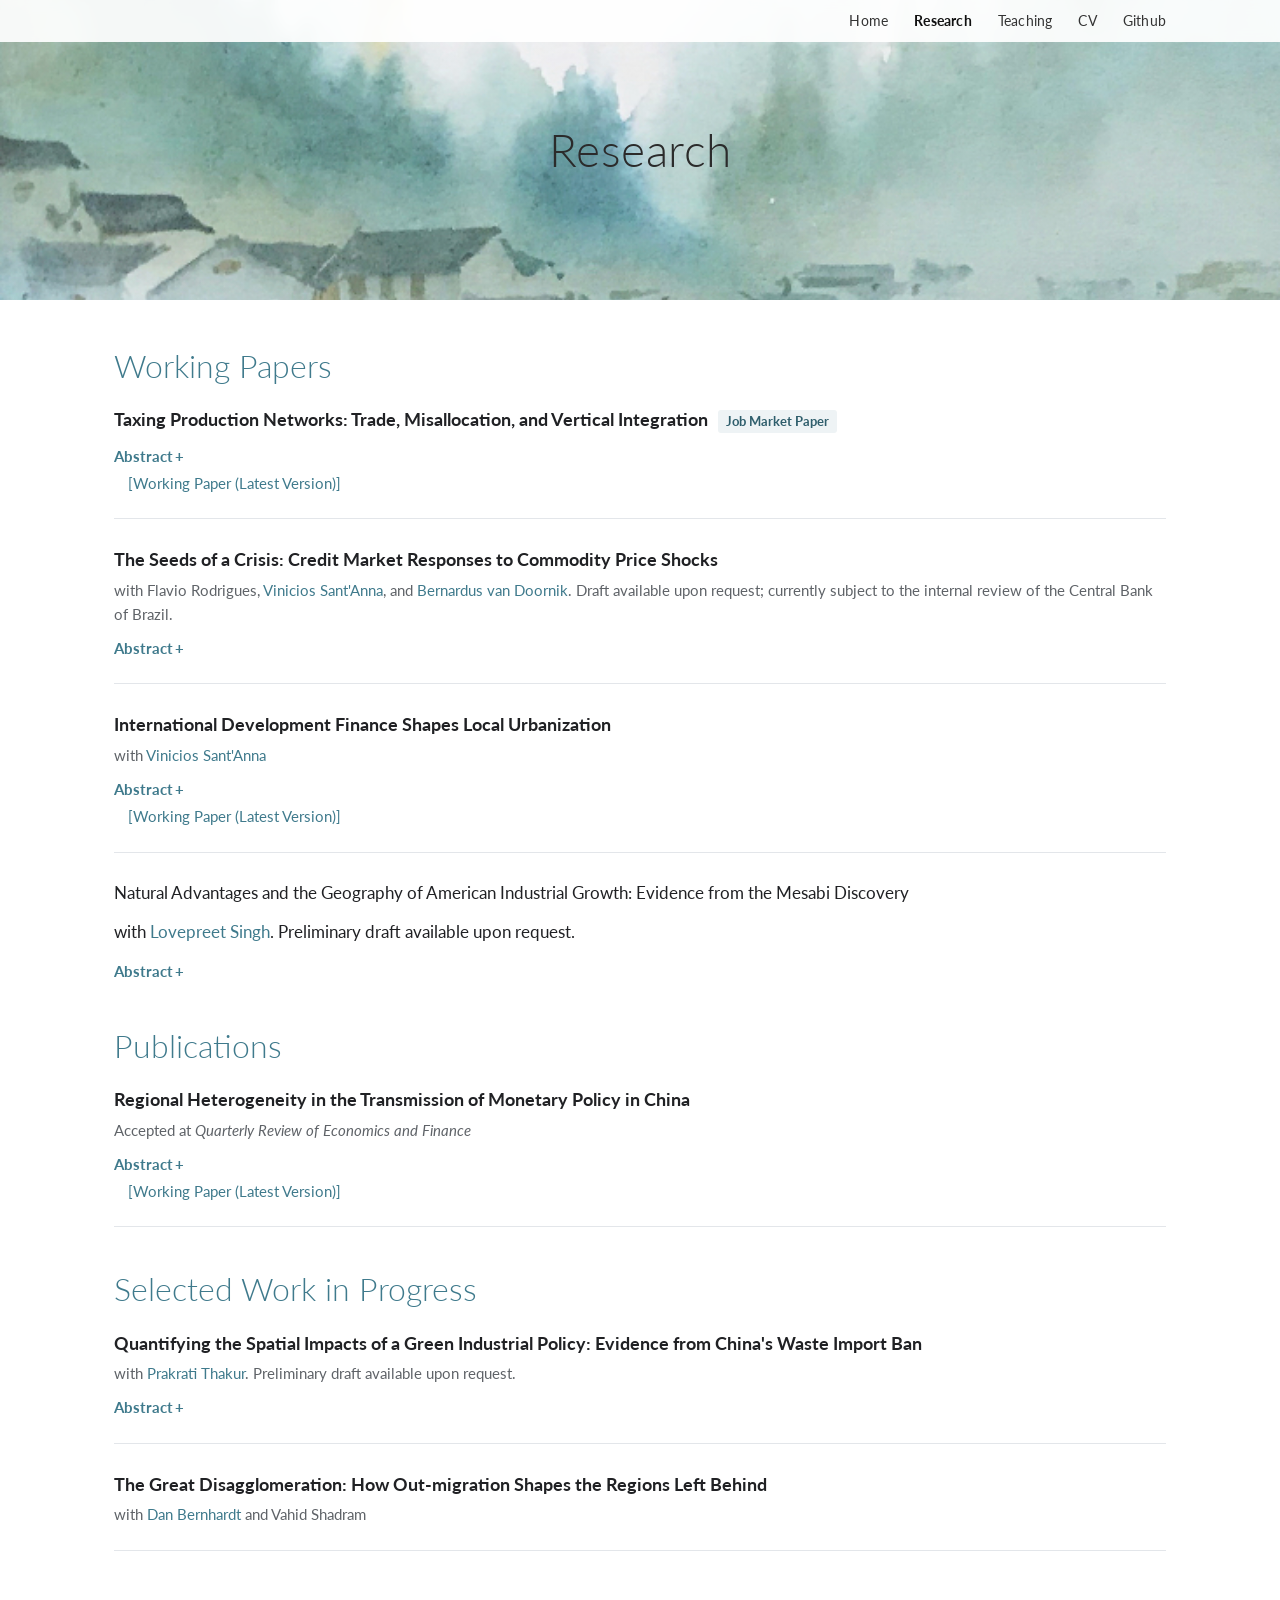
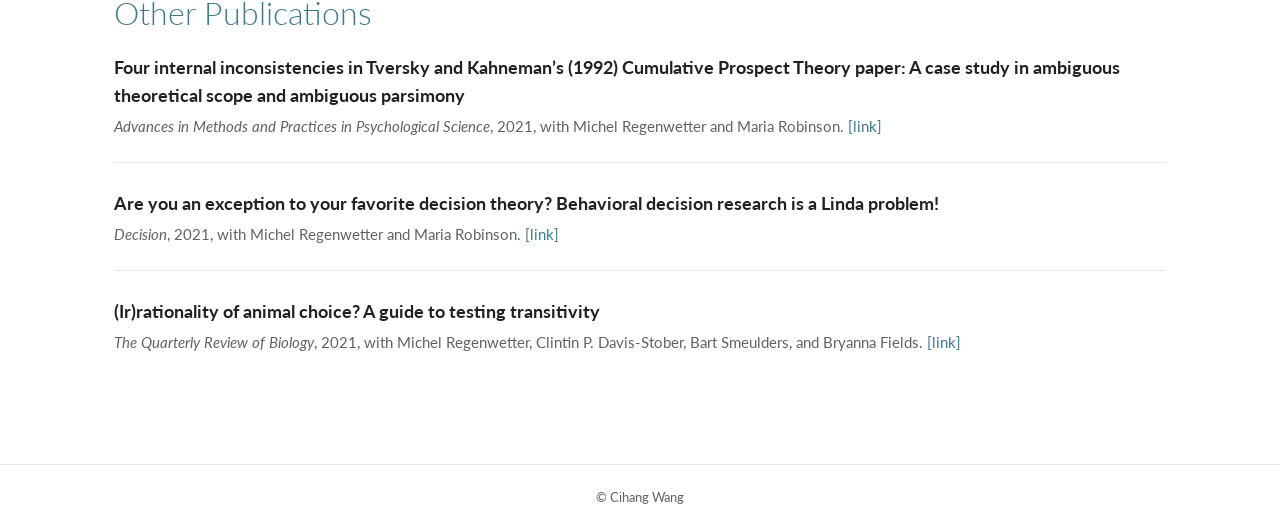
==== research.html @ 2abdb833 "Move green industrial policy paper to work in progress Co-Authored-By: Claude Haiku 4.5 <noreply@ant" ====
<!DOCTYPE html>
<html lang="en">
<head>
<meta charset="utf-8">
<meta name="viewport" content="width=device-width, initial-scale=1">
<title>Research – Cihang Wang</title>
<link rel="preconnect" href="https://fonts.googleapis.com">
<link href="https://fonts.googleapis.com/css2?family=Lato:wght@300;400;700&display=swap" rel="stylesheet">
<link rel="canonical" href="https://cihangwang2.github.io/research.html">
<meta name="description" content="Working papers and publications of Cihang Wang: international trade, production networks, spatial economics, monetary policy in China.">
<link rel="stylesheet" href="style.css">
</head>
<body>
<nav class="nav"><div class="inner">
  <a href="index.html">Home</a>
  <a href="research.html" class="active">Research</a>
  <a href="teaching.html">Teaching</a>
  <a href="https://drive.google.com/file/d/1KTPrr-0RdF5kyh7rdaB-tEJAktrF6789/view" target="_blank" rel="noopener">CV</a>
  <a href="https://github.com/cihangwang2/Economics-Code" target="_blank" rel="noopener">Github</a>
</div></nav>

<header class="hero"><h1>Research</h1></header>

<main class="wrap">

<h2>Working Papers</h2>

<div class="paper">
  <p class="title">Taxing Production Networks: Trade, Misallocation, and Vertical Integration <span class="tag">Job Market Paper</span></p>
  <details><summary>Abstract</summary>
    <div class="abstract">Many countries tax business revenue, effectively taxing every intermediate transaction in the supply chain. Why is this important? In production networks, such cascading taxes act like within-country tariffs on services, inflating input costs, suppressing cross-sector trade, and pushing firms toward inefficient vertical integration, with potentially large general-equilibrium consequences for entry, wages, and welfare—yet the magnitude has been unclear. What makes it hard to measure? Exogenous shifts in tax structure are rare, spillovers propagate across sectors and regions, vertical integration is poorly observed, and welfare effects require a structural counterfactual.<br><br>To tackle this problem, I exploit China’s staggered Business-to-VAT (B2V) reform, which removed cascading taxes on services. Combining SAT tax records, registry-based entry data, and interregional input–output tables for 2012 and 2017, I estimate event-study difference-in-differences and Poisson pseudo-maximum-likelihood gravity equations, then build a spatial general-equilibrium model with endogenous entry and an explicit make-or-buy margin. I identify an overall trade elasticity of 4.47 using a cross-product gravity estimator that nets out unobservables, solve the model in exact-hat algebra, and discipline in-house shares by matching observed entry responses.<br><br>I find that entry in treated service sectors increases by 21 percent; revenues of smaller and newer firms increase by 22 percent; and service-involving trade increases by 35.6 percent overall (47.9 percent within provinces; 20.7 percent across provinces). Quantitatively, eliminating cascading taxes raises welfare by 4.3 percent and real wages by 5.3 percent nationwide; in a revenue-neutral counterfactual, 94 percent of the welfare gain remains. In production networks, tax structure beats tax level: removing domestic “tariffs” inside the supply chain delivers most of the gains.</div>
  </details>
  <a class="wp" href="https://drive.google.com/file/d/1orGPzaqpEhZqXlEBQEM1psjk2NLYjlDy/view" target="_blank" rel="noopener">[Working Paper (Latest Version)]</a>
</div>

<div class="paper">
  <p class="title">The Seeds of a Crisis: Credit Market Responses to Commodity Price Shocks</p>
  <p class="meta">with Flavio Rodrigues, <a href="https://www.vpsantanna.com/" target="_blank" rel="noopener">Vinicios Sant'Anna</a>, and <a href="https://www.bis.org/author/bernardus_f_nazar_van_doornik.htm" target="_blank" rel="noopener">Bernardus van Doornik</a>. Draft available upon request; currently subject to the internal review of the Central Bank of Brazil.</p>
  <details><summary>Abstract</summary>
    <div class="abstract">Many countries heavily rely on commodities for their production and exports, rendering them susceptible to fluctuations in global commodity prices. This paper investigates the impact of exogenous commodity price shocks on the domestic credit market, with a particular focus on credit allocation across firms. Using detailed credit registry data from Brazil and leveraging regional and bank-level variation in commodity exposure, we find that commodity price booms enhance domestic financial conditions, leading to an expansion in bank lending and improved credit conditions. This expansion is accompanied by considerable spillovers both across and within sectors, with significant improvement in credit conditions concentrated in the nontradable sector, and among smaller firms. We explore the potential channels driving these patterns and discuss broader macroeconomic implications.</div>
  </details>
</div>

<div class="paper">
  <p class="title">International Development Finance Shapes Local Urbanization</p>
  <p class="meta">with <a href="https://www.vpsantanna.com/" target="_blank" rel="noopener">Vinicios Sant'Anna</a></p>
  <details><summary>Abstract</summary>
    <div class="abstract">We examine how foreign aid shapes urban development in Sub-Saharan Africa at the very local level. Using data on 1,643 georeferenced Chinese aid projects, we analyze the effect of aid on the evolution of built surface and volume on 100-meter grids within a 2-kilometer radius microregion. Our staggered difference-in-differences approach reveals that foreign aid projects significantly increase local urbanization, with the effects decreasing with distance from the projects. Treatment effects are mostly driven by residential development, particularly in previously underdeveloped areas. Our findings contribute to the understanding of the consequences of foreign aid on urban transformations in the developing world.</div>
  </details>
  <a class="wp" href="https://drive.google.com/file/d/11EIYXMeVTDmKTZ8Q55tzCRAC8Jv5z1bR/view" target="_blank" rel="noopener">[Working Paper (Latest Version)]</a>
</div>

<div class=”paper”>
  <p class=”title”>Natural Advantages and the Geography of American Industrial Growth: Evidence from the Mesabi Discovery</p>
  <p class="meta">with <a href="https://multanilovepreet94.github.io/" target="_blank" rel="noopener">Lovepreet Singh</a>. Preliminary draft available upon request.</p>
  <details><summary>Abstract</summary>
    <div class="abstract">How do natural advantages shape regional industrial growth? We study a large, plausibly exogenous supply shock, the 1892 discovery of the Mesabi Iron Range, which supplied the majority of the nation's iron ore within a decade, to examine how abundant, cheap access to a primary input reshaped the growth and geography of American heavy industry. Using newly digitized establishment-level directories covering every blast furnace, rolling mill, and steel works in the United States from 1880 to 1916, linked to county employment from the decennial censuses, we show that counties with one standard deviation better access to Mesabi ore added roughly 20,000 tons of furnace capacity by 1916. The industry visibly relocated: furnace sites at old ore banks and coalfields were abandoned, while capacity concentrated at lake ports and low-cost assembly corridors. We also find substantial employment gains both in iron and steel and in related downstream industries. Altogether, these results suggest that resource abundance combined with cheap Great Lakes transport substantially shaped the economic geography and growth of American industry.</div>
  </details>
</div>

<h2>Publications</h2>

<div class="paper">
  <p class="title">Regional Heterogeneity in the Transmission of Monetary Policy in China</p>
  <p class="meta">Accepted at <i>Quarterly Review of Economics and Finance</i></p>
  <details><summary>Abstract</summary>
    <div class="abstract">This paper examines regional heterogeneity in the transmission of China’s monetary policy using Local Projections with province-level panel data and an externally identified M2 shock series from Chen et al. (2018). The economically advanced East (coastal) region exhibits significantly weaker output and price responses to monetary policy shocks than inland provinces: three years after an expansionary shock, output in the East has not responded at all. I trace the price differential to trade openness, which accounts for roughly 70–80% of the East/non-East CPI gap. Inter-regional input-output tables show that the attenuation works mainly through imported inputs used by firms, whose costs are pinned to world prices under the managed exchange rate, rather than through imported consumer goods alone. Trade openness explains less than half of the output differential. Land transaction data point to local fiscal behavior as the remaining channel: after an expansionary shock, land-scarce Eastern governments cut land supply and land revenue more than inland governments, with no corresponding rise in land prices, consistent with eased fiscal pressure rather than price substitution.</div>
  </details>
  <a class="wp" href="https://drive.google.com/file/d/1EY4JVYZFBywWe5OELQVOpiC96qZ3JfXP/view" target="_blank" rel="noopener">[Working Paper (Latest Version)]</a>
</div>

<h2>Selected Work in Progress</h2>

<div class="paper">
  <p class="title">Quantifying the Spatial Impacts of a Green Industrial Policy: Evidence from China's Waste Import Ban</p>
  <p class="meta">with <a href="https://www.pthakur.com/home" target="_blank" rel="noopener">Prakrati Thakur</a>. Preliminary draft available upon request.</p>
  <details><summary>Abstract</summary>
    <div class="abstract">How do green industrial policies reshape the balance between environmental protection and industrial competitiveness in developing economies? We study the spatial effects of a green industrial policy in a major developing economy—China—by examining China's national ban on waste imports implemented in 2013 ("Operation Green Fence") and expanded in 2017 ("National Sword"). Leveraging granular data from Chinese customs, firm-level and satellite sources, we estimate a Difference-in-Difference design that exploits the 2013 "green fence" waste trade ban and variations in prefecture-level exposure to waste trade. Firms more exposed to waste inputs experienced a 5–10 percent decline in total factor productivity and higher input costs immediately after the policy, consistent with short-run supply-chain disruptions. At the same time, these firms tripled their applications for waste-management patents and reduced pollution emissions by about 20–25 percent, indicating induced innovation and environmental benefits. Aggregating to the province level, we find that regions with greater initial exposure to waste imports experienced measurable short-run GDP declines. Motivated by the complete regime change in 2017 and to assess long-run consequences, we build a quantitative spatial general-equilibrium model with input–output linkages and pollution-productivity feedback. The model implies that the ban caused a modest welfare loss of 0.03 percent through input reallocation alone but a welfare gain of 2.37 percent once cleaner production and productivity improvements are incorporated. The findings highlight how green industrial policy can disrupt production networks in the short run yet yield long-run welfare gains through environmental quality and productivity channels.</div>
  </details>
</div>

<div class="paper">
  <p class="title">The Great Disagglomeration: How Out-migration Shapes the Regions Left Behind</p>
  <p class="meta">with <a href="https://economics.illinois.edu/profile/danber" target="_blank" rel="noopener">Dan Bernhardt</a> and Vahid Shadram</p>
</div>

<h2>Other Publications</h2>

<div class="paper">
  <p class="title">Four internal inconsistencies in Tversky and Kahneman’s (1992) Cumulative Prospect Theory paper: A case study in ambiguous theoretical scope and ambiguous parsimony</p>
  <p class="meta"><i>Advances in Methods and Practices in Psychological Science</i>, 2021, with Michel Regenwetter and Maria Robinson. <a href="https://journals.sagepub.com/doi/full/10.1177/25152459221074653" target="_blank" rel="noopener">[link]</a></p>
</div>
<div class="paper">
  <p class="title">Are you an exception to your favorite decision theory? Behavioral decision research is a Linda problem!</p>
  <p class="meta"><i>Decision</i>, 2021, with Michel Regenwetter and Maria Robinson. <a href="https://psycnet.apa.org/record/2022-21180-001" target="_blank" rel="noopener">[link]</a></p>
</div>
<div class="paper">
  <p class="title">(Ir)rationality of animal choice? A guide to testing transitivity</p>
  <p class="meta"><i>The Quarterly Review of Biology</i>, 2021, with Michel Regenwetter, Clintin P. Davis-Stober, Bart Smeulders, and Bryanna Fields. <a href="https://www.journals.uchicago.edu/doi/10.1086/717165" target="_blank" rel="noopener">[link]</a></p>
</div>

</main>
<footer>&copy; Cihang Wang</footer>
</body>
</html>
---- style.css ----
:root{
  --bg:#ffffff; --text:#202124; --muted:#5f6368; --accent:#3f7a8c; --accent-dark:#2f5e6c;
  --rule:#e3e6ea; --nav-bg:rgba(255,255,255,.92);
}
*{box-sizing:border-box}
html{scroll-behavior:smooth}
body{margin:0;font-family:"Lato","Helvetica Neue",Arial,sans-serif;font-size:17px;line-height:1.6;color:var(--text);background:var(--bg)}
a{color:var(--accent);text-decoration:none}
a:hover{text-decoration:underline}

/* top nav */
.nav{position:absolute;top:0;left:0;right:0;z-index:5;background:var(--nav-bg);backdrop-filter:blur(6px)}
.nav .inner{max-width:1100px;margin:0 auto;padding:10px 24px;display:flex;justify-content:flex-end;gap:26px;flex-wrap:wrap}
.nav a{color:#333;font-size:14px;letter-spacing:.2px}
.nav a.active{font-weight:700;color:#111}

/* banner */
.hero{position:relative;height:300px;background:url("assets/banner.jpg") center 42%/cover no-repeat;display:flex;align-items:center;justify-content:center}
.hero::after{content:"";position:absolute;inset:0;background:linear-gradient(rgba(255,255,255,.25),rgba(255,255,255,.05))}
.hero h1{position:relative;z-index:1;font-weight:300;font-size:46px;margin:0;color:#2b2b2b;text-align:center;padding:0 16px;letter-spacing:.5px}
.hero.tall{height:360px}
.hero.tall h1{font-size:52px}

/* layout */
.wrap{max-width:1100px;margin:0 auto;padding:40px 24px 60px}
h2{font-weight:300;font-size:32px;color:var(--accent);margin:36px 0 14px}
h2:first-child{margin-top:0}
h3{font-weight:700;font-size:19px;margin:28px 0 6px}
p{margin:0 0 12px}
.small{font-size:15px;color:var(--muted)}
hr{border:0;border-top:1px solid var(--rule);margin:36px 0}

/* home */
.home{display:grid;grid-template-columns:1fr 300px;gap:40px;align-items:start}
.home img{width:100%;border-radius:4px;box-shadow:0 2px 10px rgba(0,0,0,.12)}
.links{margin-top:28px;font-size:16px}
.links a + span{margin:0 8px;color:var(--muted)}

/* research */
.paper{margin:0 0 26px;padding-bottom:22px;border-bottom:1px solid var(--rule)}
.paper:last-child{border-bottom:0}
.paper .title{font-weight:700;font-size:18px;margin:0 0 4px}
.paper .tag{display:inline-block;font-size:13px;background:#eef3f5;color:var(--accent-dark);border-radius:3px;padding:1px 8px;margin-left:6px;vertical-align:middle}
.paper .meta{font-size:15px;color:var(--muted);margin:2px 0}
.paper .meta b{color:#333}
details{margin-top:8px}
summary{cursor:pointer;color:var(--accent);font-weight:700;font-size:15px;list-style:none;display:inline}
summary::-webkit-details-marker{display:none}
summary::after{content:"+";margin-left:2px}
details[open] summary::after{content:"\2212"}
details .abstract{margin:10px 0 0;padding:12px 16px;background:#f7f9fa;border-left:3px solid var(--accent);font-size:15.5px;text-align:justify}
.paper .wp{font-size:15px;margin-left:14px}

/* teaching */
.course{margin:6px 0}
.awards li{margin:8px 0}
.notes{columns:2;column-gap:40px;padding-left:20px}
.notes li{break-inside:avoid;margin:4px 0}

footer{border-top:1px solid var(--rule);padding:22px 24px;text-align:center;font-size:13px;color:var(--muted)}

@media (max-width:760px){
  .home{grid-template-columns:1fr}
  .home img{max-width:280px}
  .hero{height:220px}.hero h1{font-size:30px}.hero.tall{height:260px}.hero.tall h1{font-size:34px}
  .notes{columns:1}
  .nav .inner{justify-content:center;gap:18px}
  body{font-size:16px}
}
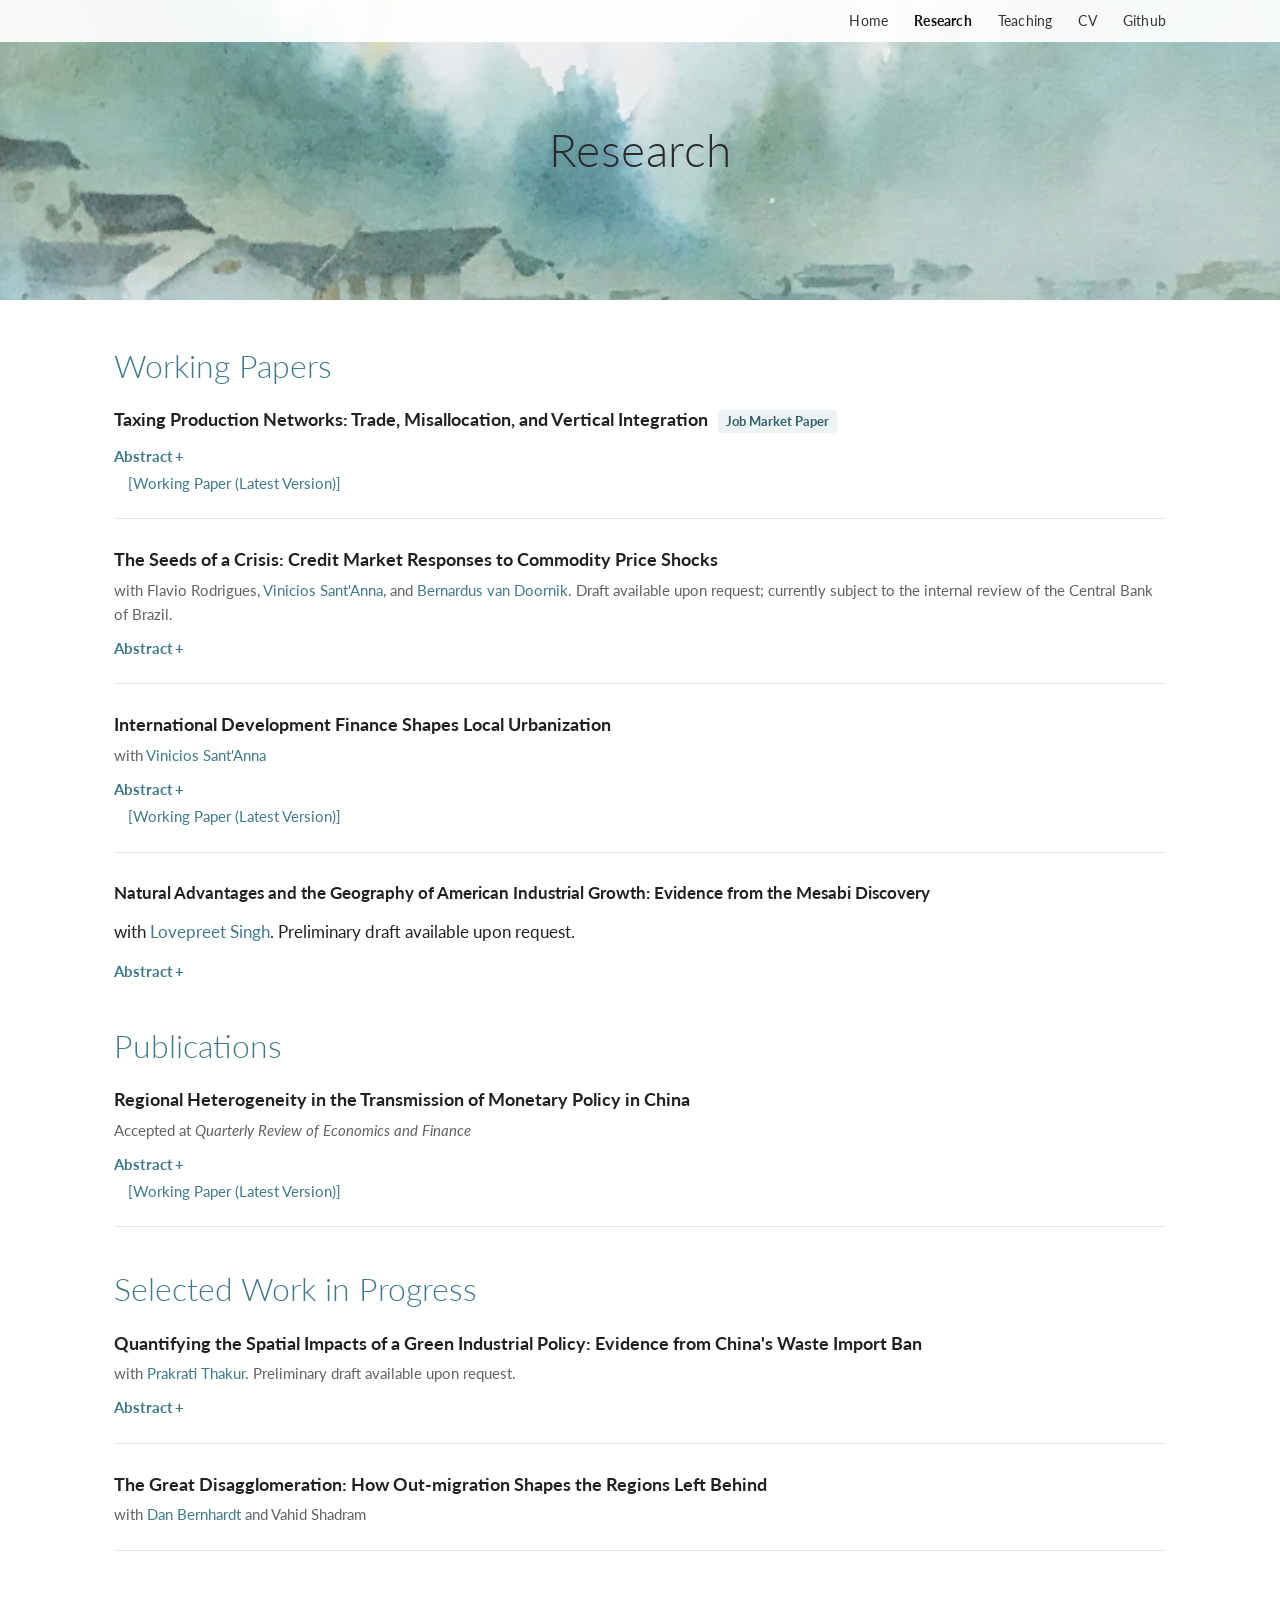
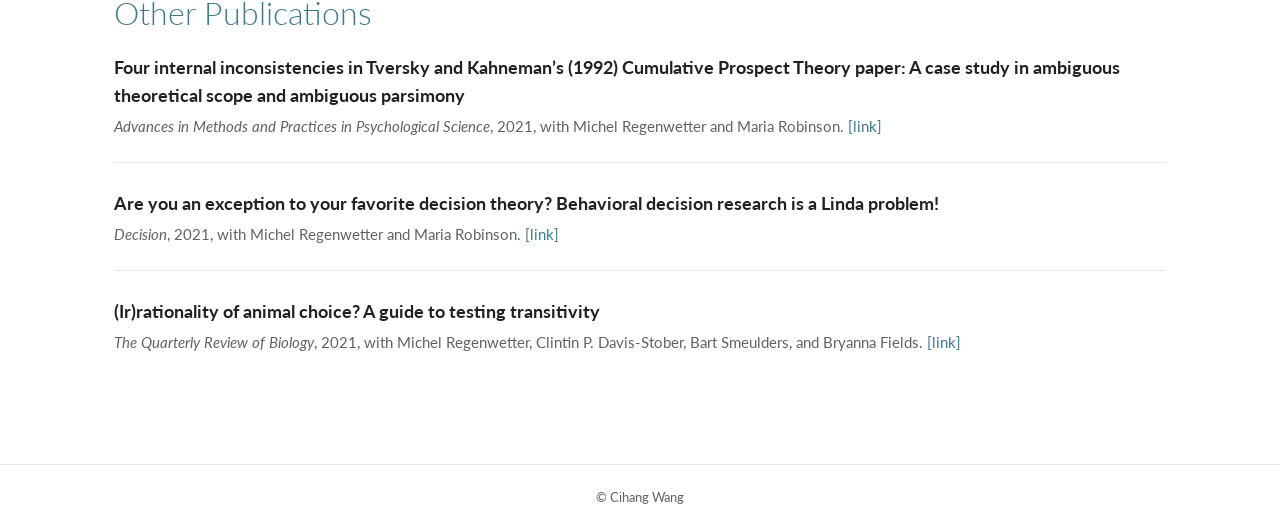
==== commit c298b131: "Make Natural Advantages paper title bold Co-Authored-By: Claude Haiku 4.5 <noreply@anthropic.com>" ====
--- a/research.html
+++ b/research.html
@@ -51,7 +51,7 @@
 </div>
 
 <div class=”paper”>
-  <p class=”title”>Natural Advantages and the Geography of American Industrial Growth: Evidence from the Mesabi Discovery</p>
+  <p class=”title”><strong>Natural Advantages and the Geography of American Industrial Growth: Evidence from the Mesabi Discovery</strong></p>
   <p class="meta">with <a href="https://multanilovepreet94.github.io/" target="_blank" rel="noopener">Lovepreet Singh</a>. Preliminary draft available upon request.</p>
   <details><summary>Abstract</summary>
     <div class="abstract">How do natural advantages shape regional industrial growth? We study a large, plausibly exogenous supply shock, the 1892 discovery of the Mesabi Iron Range, which supplied the majority of the nation's iron ore within a decade, to examine how abundant, cheap access to a primary input reshaped the growth and geography of American heavy industry. Using newly digitized establishment-level directories covering every blast furnace, rolling mill, and steel works in the United States from 1880 to 1916, linked to county employment from the decennial censuses, we show that counties with one standard deviation better access to Mesabi ore added roughly 20,000 tons of furnace capacity by 1916. The industry visibly relocated: furnace sites at old ore banks and coalfields were abandoned, while capacity concentrated at lake ports and low-cost assembly corridors. We also find substantial employment gains both in iron and steel and in related downstream industries. Altogether, these results suggest that resource abundance combined with cheap Great Lakes transport substantially shaped the economic geography and growth of American industry.</div>
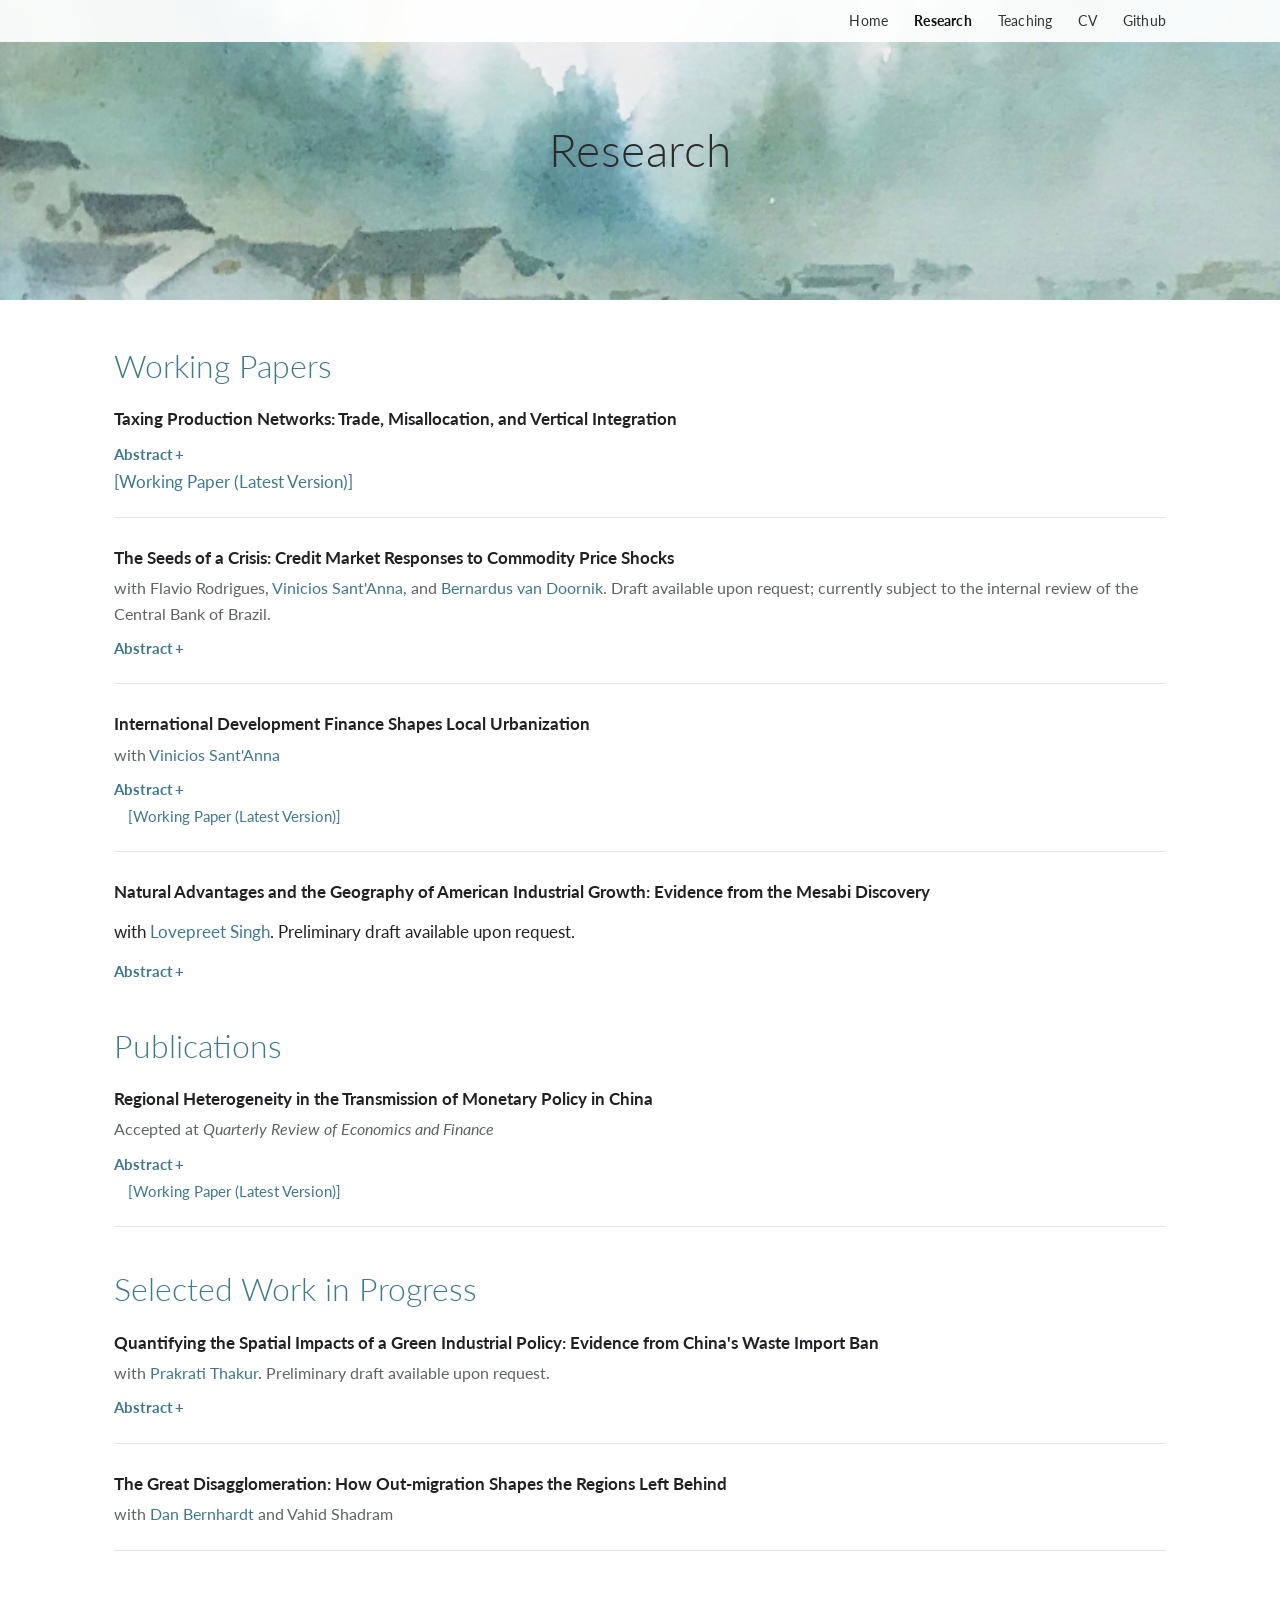
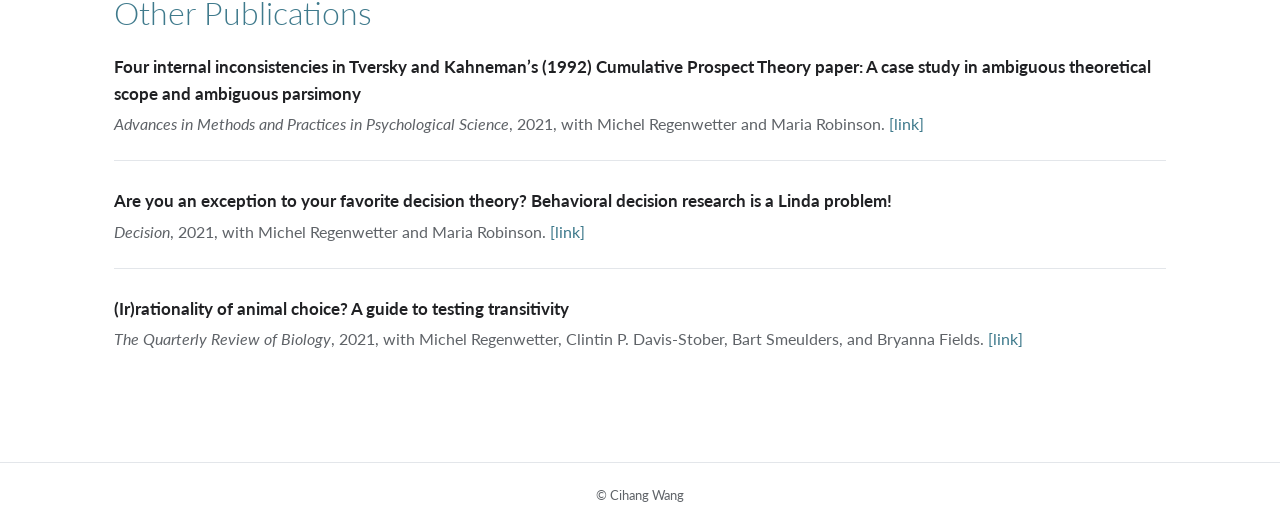
==== commit a535a6be: "Update Taxing Production Networks link, remove Job Market Paper tag, align text sizes Co-Authored-By" ====
--- a/research.html
+++ b/research.html
@@ -26,11 +26,11 @@
 <h2>Working Papers</h2>
 
 <div class="paper">
-  <p class="title">Taxing Production Networks: Trade, Misallocation, and Vertical Integration <span class="tag">Job Market Paper</span></p>
+  <p class="title">Taxing Production Networks: Trade, Misallocation, and Vertical Integration</p>
   <details><summary>Abstract</summary>
-    <div class="abstract">Many countries tax business revenue, effectively taxing every intermediate transaction in the supply chain. Why is this important? In production networks, such cascading taxes act like within-country tariffs on services, inflating input costs, suppressing cross-sector trade, and pushing firms toward inefficient vertical integration, with potentially large general-equilibrium consequences for entry, wages, and welfare—yet the magnitude has been unclear. What makes it hard to measure? Exogenous shifts in tax structure are rare, spillovers propagate across sectors and regions, vertical integration is poorly observed, and welfare effects require a structural counterfactual.<br><br>To tackle this problem, I exploit China’s staggered Business-to-VAT (B2V) reform, which removed cascading taxes on services. Combining SAT tax records, registry-based entry data, and interregional input–output tables for 2012 and 2017, I estimate event-study difference-in-differences and Poisson pseudo-maximum-likelihood gravity equations, then build a spatial general-equilibrium model with endogenous entry and an explicit make-or-buy margin. I identify an overall trade elasticity of 4.47 using a cross-product gravity estimator that nets out unobservables, solve the model in exact-hat algebra, and discipline in-house shares by matching observed entry responses.<br><br>I find that entry in treated service sectors increases by 21 percent; revenues of smaller and newer firms increase by 22 percent; and service-involving trade increases by 35.6 percent overall (47.9 percent within provinces; 20.7 percent across provinces). Quantitatively, eliminating cascading taxes raises welfare by 4.3 percent and real wages by 5.3 percent nationwide; in a revenue-neutral counterfactual, 94 percent of the welfare gain remains. In production networks, tax structure beats tax level: removing domestic “tariffs” inside the supply chain delivers most of the gains.</div>
+    <div class=”abstract”>Many countries tax business revenue, effectively taxing every intermediate transaction in the supply chain. Why is this important? In production networks, such cascading taxes act like within-country tariffs on services, inflating input costs, suppressing cross-sector trade, and pushing firms toward inefficient vertical integration, with potentially large general-equilibrium consequences for entry, wages, and welfare—yet the magnitude has been unclear. What makes it hard to measure? Exogenous shifts in tax structure are rare, spillovers propagate across sectors and regions, vertical integration is poorly observed, and welfare effects require a structural counterfactual.<br><br>To tackle this problem, I exploit China’s staggered Business-to-VAT (B2V) reform, which removed cascading taxes on services. Combining SAT tax records, registry-based entry data, and interregional input–output tables for 2012 and 2017, I estimate event-study difference-in-differences and Poisson pseudo-maximum-likelihood gravity equations, then build a spatial general-equilibrium model with endogenous entry and an explicit make-or-buy margin. I identify an overall trade elasticity of 4.47 using a cross-product gravity estimator that nets out unobservables, solve the model in exact-hat algebra, and discipline in-house shares by matching observed entry responses.<br><br>I find that entry in treated service sectors increases by 21 percent; revenues of smaller and newer firms increase by 22 percent; and service-involving trade increases by 35.6 percent overall (47.9 percent within provinces; 20.7 percent across provinces). Quantitatively, eliminating cascading taxes raises welfare by 4.3 percent and real wages by 5.3 percent nationwide; in a revenue-neutral counterfactual, 94 percent of the welfare gain remains. In production networks, tax structure beats tax level: removing domestic “tariffs” inside the supply chain delivers most of the gains.</div>
   </details>
-  <a class="wp" href="https://drive.google.com/file/d/1orGPzaqpEhZqXlEBQEM1psjk2NLYjlDy/view" target="_blank" rel="noopener">[Working Paper (Latest Version)]</a>
+  <a class=”wp” href=”assets/taxing-production-networks.pdf” target=”_blank” rel=”noopener”>[Working Paper (Latest Version)]</a>
 </div>
 
 <div class="paper">
--- a/style.css
+++ b/style.css
@@ -39,9 +39,9 @@
 /* research */
 .paper{margin:0 0 26px;padding-bottom:22px;border-bottom:1px solid var(--rule)}
 .paper:last-child{border-bottom:0}
-.paper .title{font-weight:700;font-size:18px;margin:0 0 4px}
+.paper .title{font-weight:700;font-size:17px;margin:0 0 4px}
 .paper .tag{display:inline-block;font-size:13px;background:#eef3f5;color:var(--accent-dark);border-radius:3px;padding:1px 8px;margin-left:6px;vertical-align:middle}
-.paper .meta{font-size:15px;color:var(--muted);margin:2px 0}
+.paper .meta{font-size:16px;color:var(--muted);margin:2px 0}
 .paper .meta b{color:#333}
 details{margin-top:8px}
 summary{cursor:pointer;color:var(--accent);font-weight:700;font-size:15px;list-style:none;display:inline}
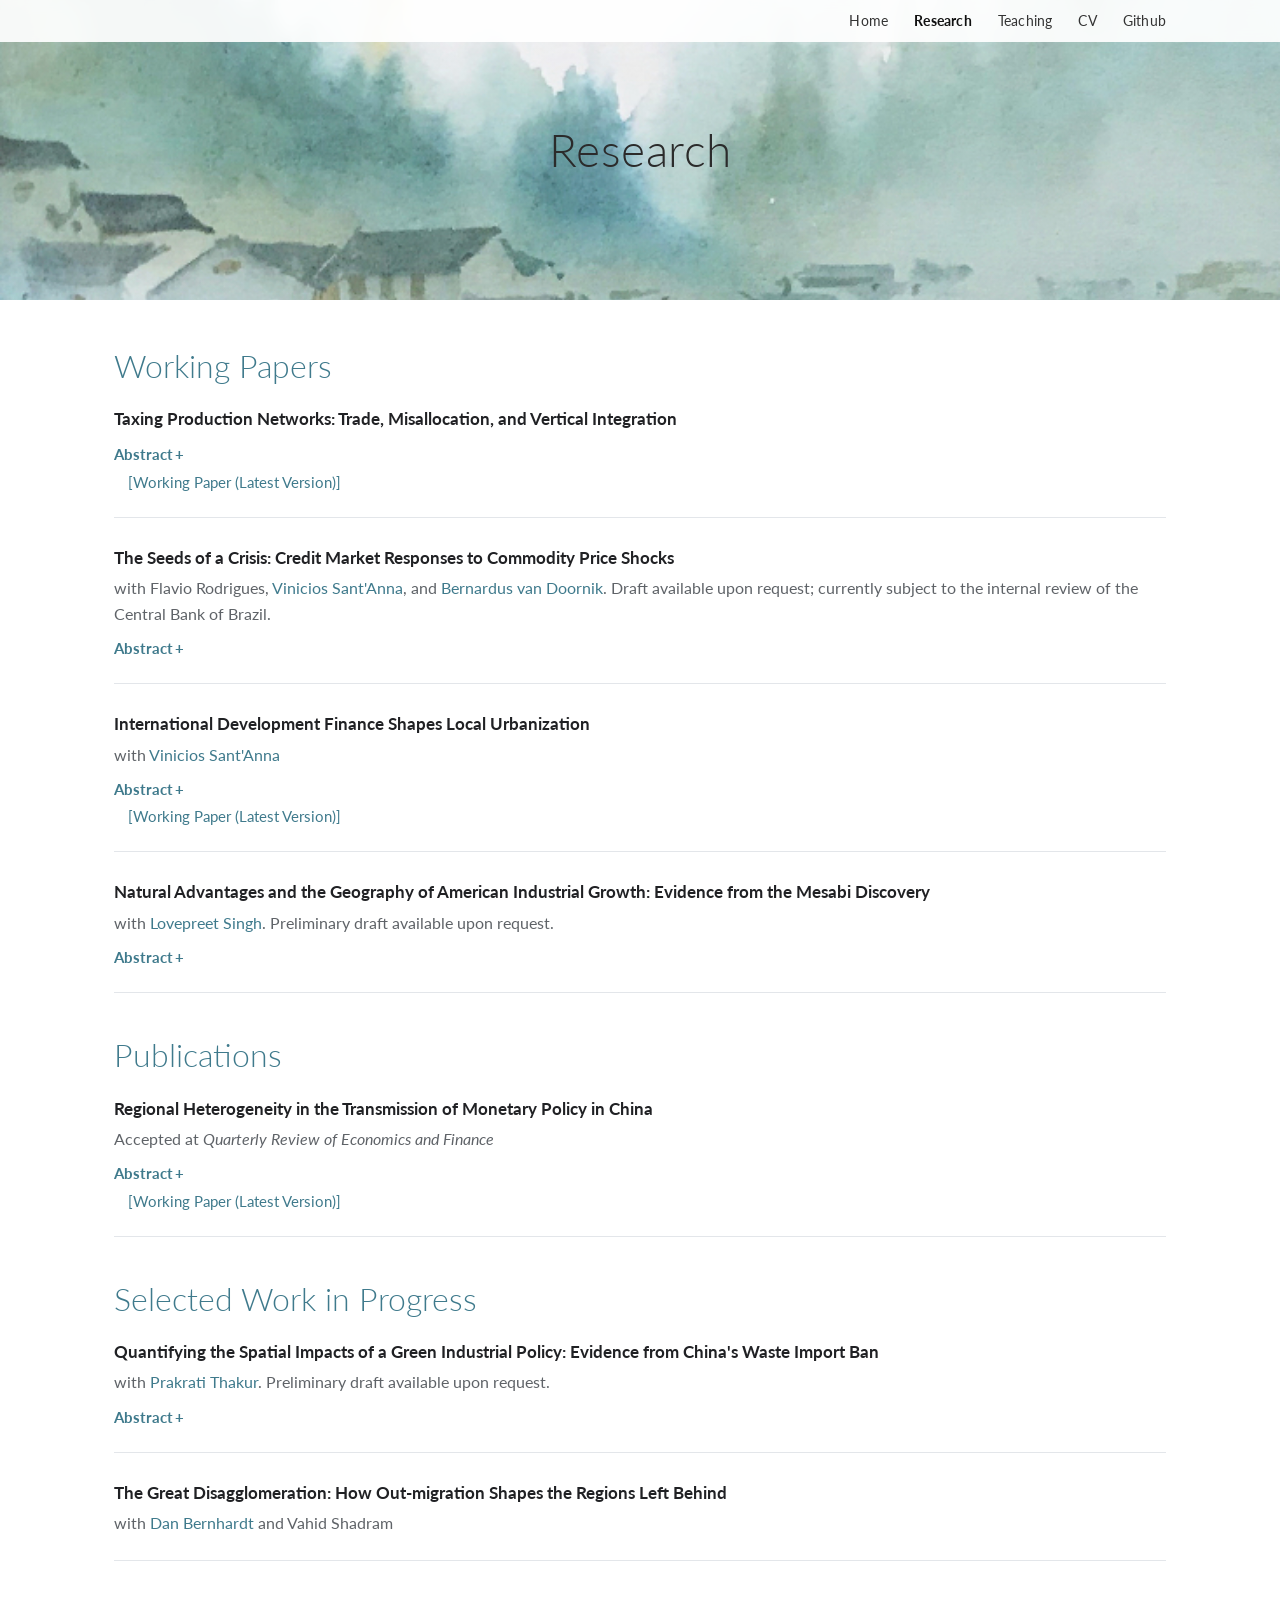
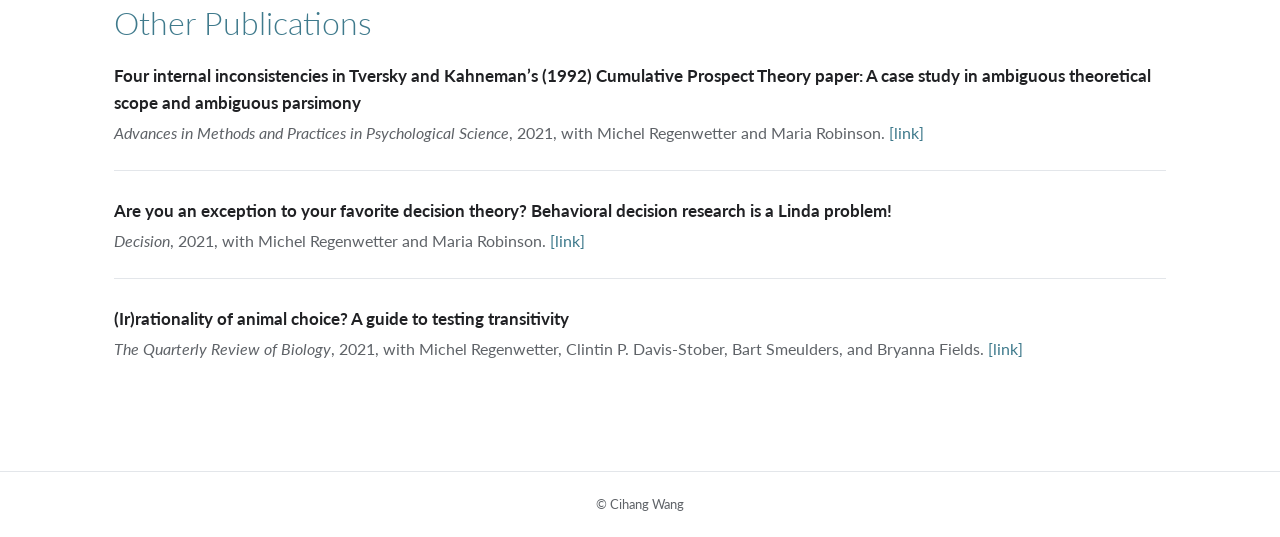
==== commit d0e8a099: "Remove curly quotes from HTML Co-Authored-By: Claude Haiku 4.5 <noreply@anthropic.com>" ====
--- a/research.html
+++ b/research.html
@@ -28,9 +28,9 @@
 <div class="paper">
   <p class="title">Taxing Production Networks: Trade, Misallocation, and Vertical Integration</p>
   <details><summary>Abstract</summary>
-    <div class=”abstract”>Many countries tax business revenue, effectively taxing every intermediate transaction in the supply chain. Why is this important? In production networks, such cascading taxes act like within-country tariffs on services, inflating input costs, suppressing cross-sector trade, and pushing firms toward inefficient vertical integration, with potentially large general-equilibrium consequences for entry, wages, and welfare—yet the magnitude has been unclear. What makes it hard to measure? Exogenous shifts in tax structure are rare, spillovers propagate across sectors and regions, vertical integration is poorly observed, and welfare effects require a structural counterfactual.<br><br>To tackle this problem, I exploit China’s staggered Business-to-VAT (B2V) reform, which removed cascading taxes on services. Combining SAT tax records, registry-based entry data, and interregional input–output tables for 2012 and 2017, I estimate event-study difference-in-differences and Poisson pseudo-maximum-likelihood gravity equations, then build a spatial general-equilibrium model with endogenous entry and an explicit make-or-buy margin. I identify an overall trade elasticity of 4.47 using a cross-product gravity estimator that nets out unobservables, solve the model in exact-hat algebra, and discipline in-house shares by matching observed entry responses.<br><br>I find that entry in treated service sectors increases by 21 percent; revenues of smaller and newer firms increase by 22 percent; and service-involving trade increases by 35.6 percent overall (47.9 percent within provinces; 20.7 percent across provinces). Quantitatively, eliminating cascading taxes raises welfare by 4.3 percent and real wages by 5.3 percent nationwide; in a revenue-neutral counterfactual, 94 percent of the welfare gain remains. In production networks, tax structure beats tax level: removing domestic “tariffs” inside the supply chain delivers most of the gains.</div>
+    <div class="abstract">Taxes on business revenue fall on every intermediate transaction, like tariffs inside the production network. I measure their cost using a large reform that replaced a turnover tax with a value-added tax in China’s services. Entry and revenue in treated sectors rise by a fifth, trade involving services by a third, and manufacturers move service tasks to the market. A spatial production-network model with an endogenous make-or-buy margin implies a 1.3 percent gain in real income, 29 percent through that margin. At equal revenue, a value-added tax delivers 1.4 to 2 percent more real income than a turnover tax.</div>
   </details>
-  <a class=”wp” href=”assets/taxing-production-networks.pdf” target=”_blank” rel=”noopener”>[Working Paper (Latest Version)]</a>
+  <a class="wp" href="https://cihangwang2.github.io/assets/taxing-production-networks.pdf" target="_blank" rel="noopener">[Working Paper (Latest Version)]</a>
 </div>
 
 <div class="paper">
@@ -50,8 +50,8 @@
   <a class="wp" href="https://drive.google.com/file/d/11EIYXMeVTDmKTZ8Q55tzCRAC8Jv5z1bR/view" target="_blank" rel="noopener">[Working Paper (Latest Version)]</a>
 </div>
 
-<div class=”paper”>
-  <p class=”title”><strong>Natural Advantages and the Geography of American Industrial Growth: Evidence from the Mesabi Discovery</strong></p>
+<div class="paper">
+  <p class="title"><strong>Natural Advantages and the Geography of American Industrial Growth: Evidence from the Mesabi Discovery</strong></p>
   <p class="meta">with <a href="https://multanilovepreet94.github.io/" target="_blank" rel="noopener">Lovepreet Singh</a>. Preliminary draft available upon request.</p>
   <details><summary>Abstract</summary>
     <div class="abstract">How do natural advantages shape regional industrial growth? We study a large, plausibly exogenous supply shock, the 1892 discovery of the Mesabi Iron Range, which supplied the majority of the nation's iron ore within a decade, to examine how abundant, cheap access to a primary input reshaped the growth and geography of American heavy industry. Using newly digitized establishment-level directories covering every blast furnace, rolling mill, and steel works in the United States from 1880 to 1916, linked to county employment from the decennial censuses, we show that counties with one standard deviation better access to Mesabi ore added roughly 20,000 tons of furnace capacity by 1916. The industry visibly relocated: furnace sites at old ore banks and coalfields were abandoned, while capacity concentrated at lake ports and low-cost assembly corridors. We also find substantial employment gains both in iron and steel and in related downstream industries. Altogether, these results suggest that resource abundance combined with cheap Great Lakes transport substantially shaped the economic geography and growth of American industry.</div>
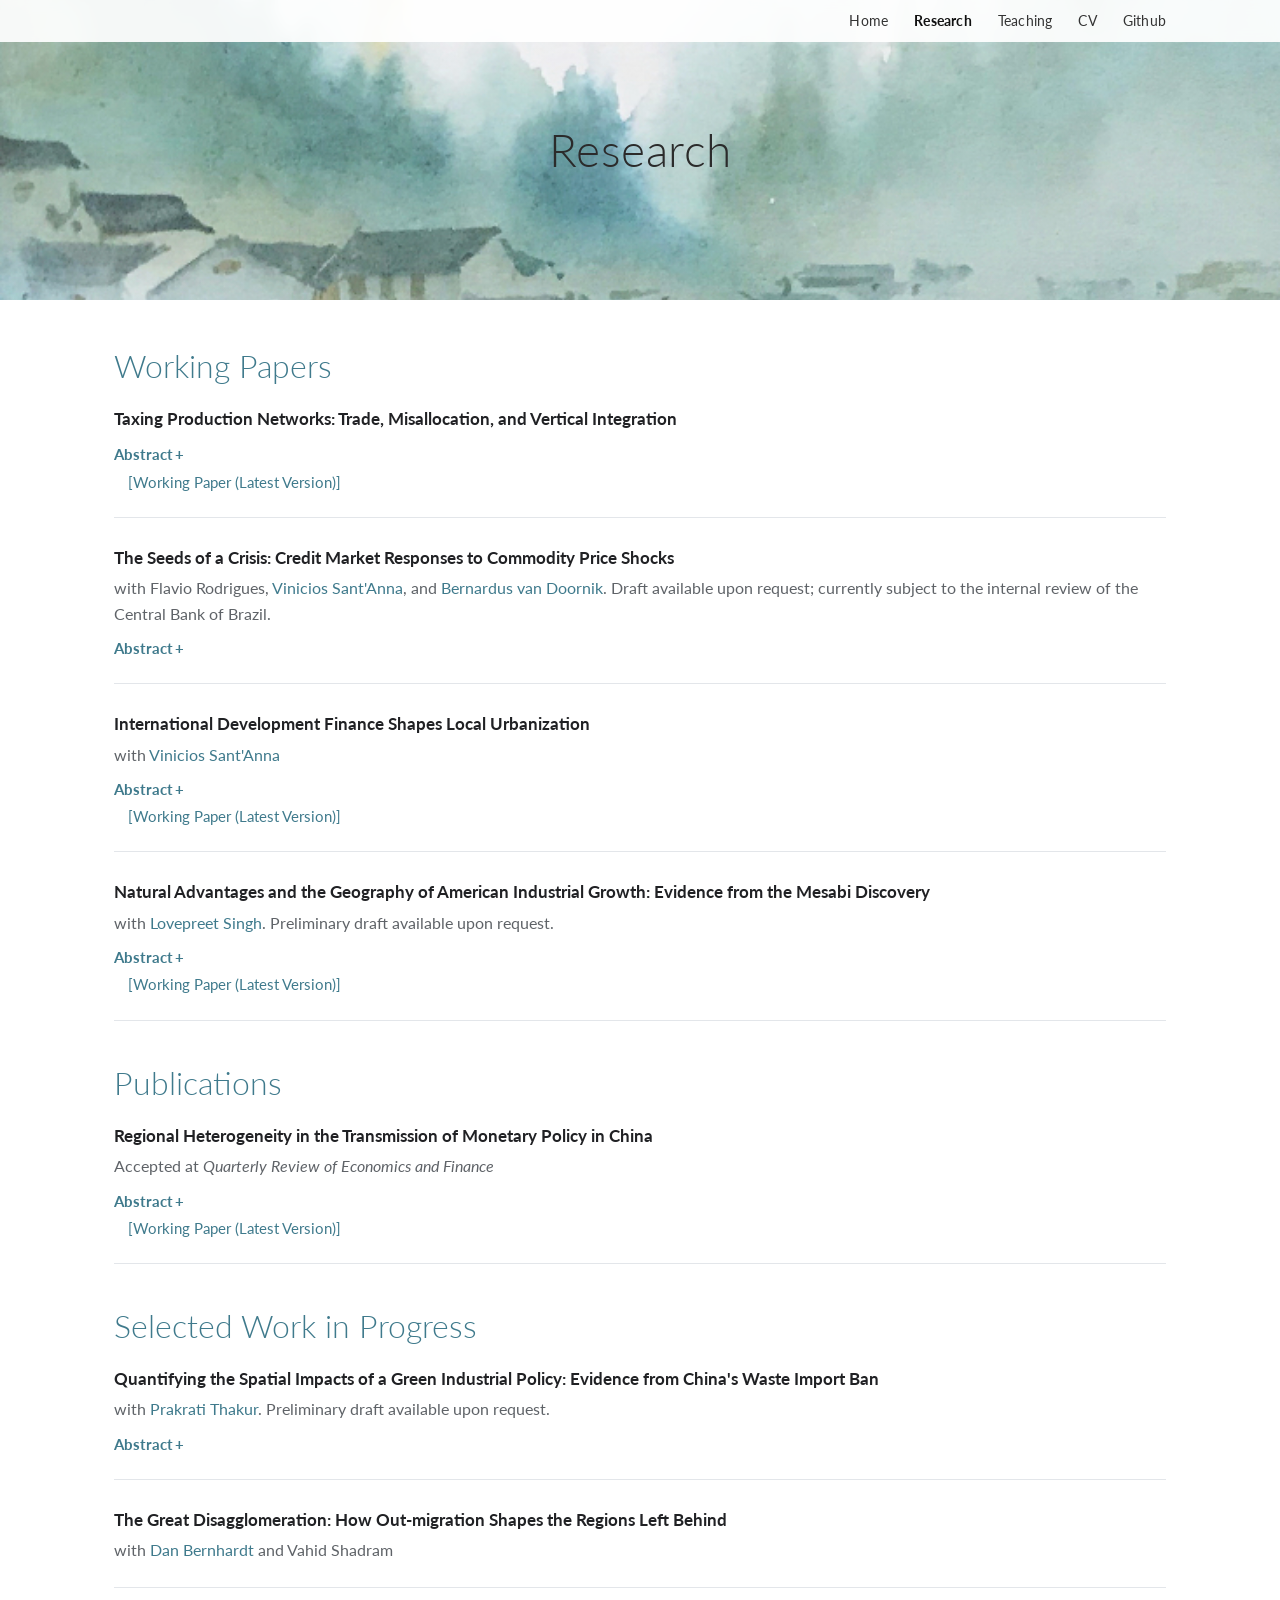
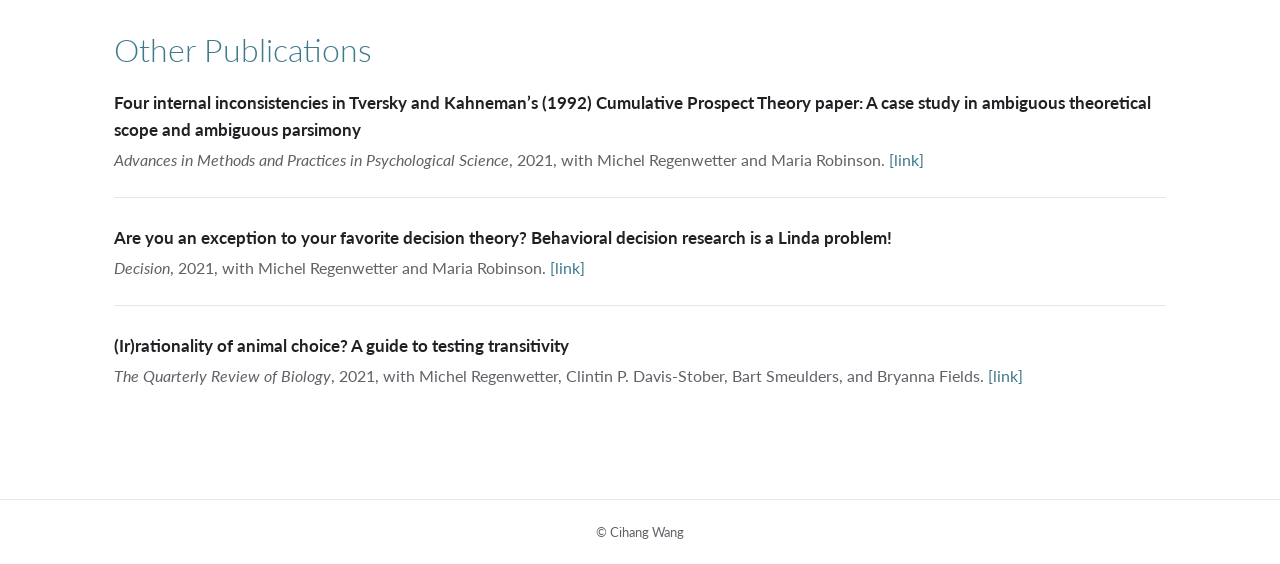
==== commit 2fa41d56: "Add Mesabi paper link (Lovepreet) Co-Authored-By: Claude Haiku 4.5 <noreply@anthropic.com>" ====
--- a/research.html
+++ b/research.html
@@ -56,6 +56,7 @@
   <details><summary>Abstract</summary>
     <div class="abstract">How do natural advantages shape regional industrial growth? We study a large, plausibly exogenous supply shock, the 1892 discovery of the Mesabi Iron Range, which supplied the majority of the nation's iron ore within a decade, to examine how abundant, cheap access to a primary input reshaped the growth and geography of American heavy industry. Using newly digitized establishment-level directories covering every blast furnace, rolling mill, and steel works in the United States from 1880 to 1916, linked to county employment from the decennial censuses, we show that counties with one standard deviation better access to Mesabi ore added roughly 20,000 tons of furnace capacity by 1916. The industry visibly relocated: furnace sites at old ore banks and coalfields were abandoned, while capacity concentrated at lake ports and low-cost assembly corridors. We also find substantial employment gains both in iron and steel and in related downstream industries. Altogether, these results suggest that resource abundance combined with cheap Great Lakes transport substantially shaped the economic geography and growth of American industry.</div>
   </details>
+  <a class="wp" href="https://www.dropbox.com/scl/fi/tjg55t3zptydnx60uxatr/Lovepreet_Mesabi.pdf?rlkey=q3w8clwopzh2qnt8v9mk7yy45&e=1&dl=0" target="_blank" rel="noopener">[Working Paper (Latest Version)]</a>
 </div>
 
 <h2>Publications</h2>
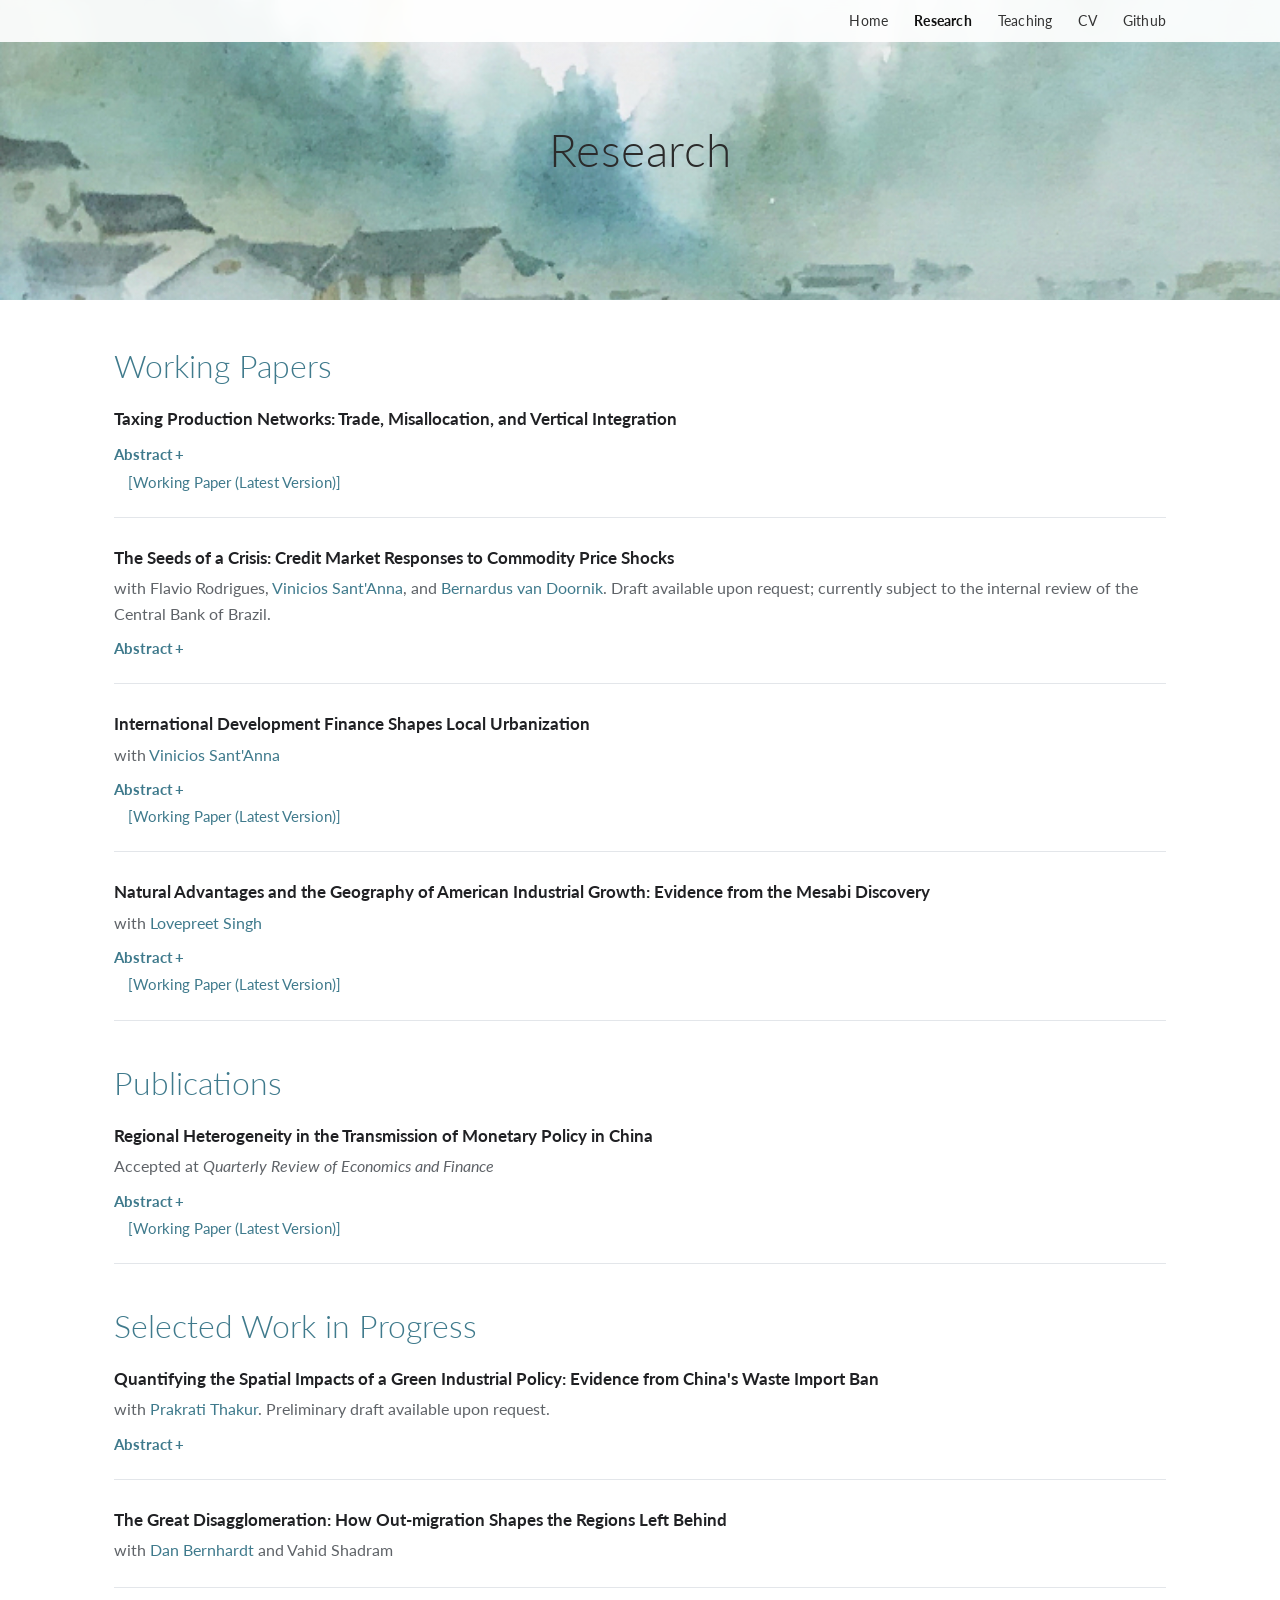
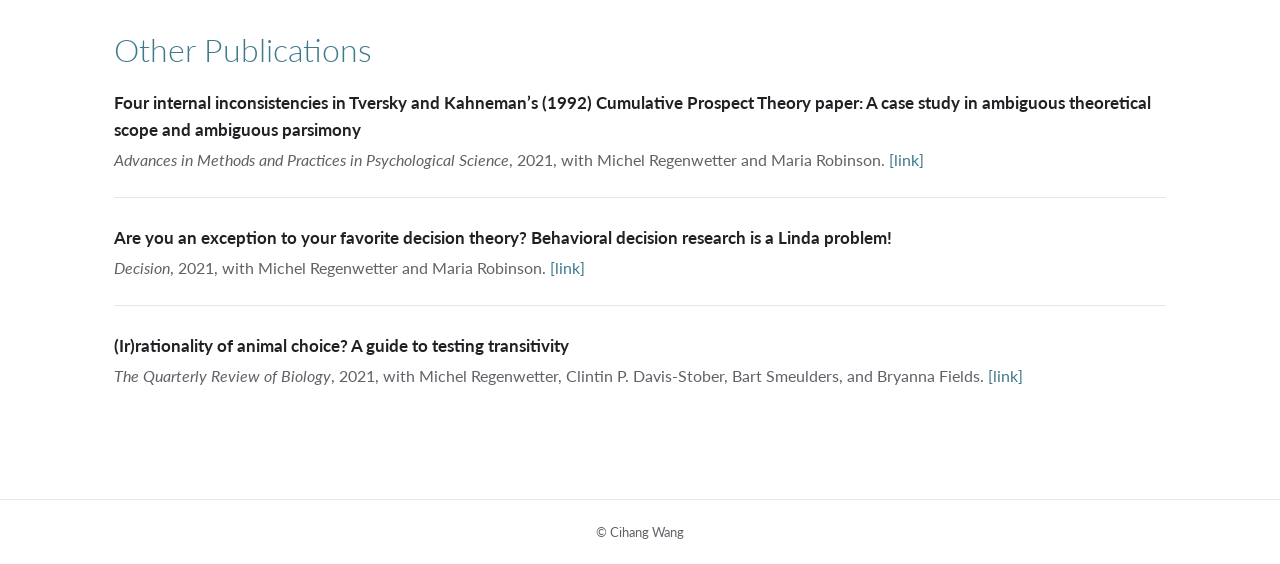
==== commit 3c23330c: "Remove preliminary draft note from Mesabi paper Co-Authored-By: Claude Haiku 4.5 <noreply@anthropic." ====
--- a/research.html
+++ b/research.html
@@ -52,7 +52,7 @@
 
 <div class="paper">
   <p class="title"><strong>Natural Advantages and the Geography of American Industrial Growth: Evidence from the Mesabi Discovery</strong></p>
-  <p class="meta">with <a href="https://multanilovepreet94.github.io/" target="_blank" rel="noopener">Lovepreet Singh</a>. Preliminary draft available upon request.</p>
+  <p class="meta">with <a href="https://multanilovepreet94.github.io/" target="_blank" rel="noopener">Lovepreet Singh</a></p>
   <details><summary>Abstract</summary>
     <div class="abstract">How do natural advantages shape regional industrial growth? We study a large, plausibly exogenous supply shock, the 1892 discovery of the Mesabi Iron Range, which supplied the majority of the nation's iron ore within a decade, to examine how abundant, cheap access to a primary input reshaped the growth and geography of American heavy industry. Using newly digitized establishment-level directories covering every blast furnace, rolling mill, and steel works in the United States from 1880 to 1916, linked to county employment from the decennial censuses, we show that counties with one standard deviation better access to Mesabi ore added roughly 20,000 tons of furnace capacity by 1916. The industry visibly relocated: furnace sites at old ore banks and coalfields were abandoned, while capacity concentrated at lake ports and low-cost assembly corridors. We also find substantial employment gains both in iron and steel and in related downstream industries. Altogether, these results suggest that resource abundance combined with cheap Great Lakes transport substantially shaped the economic geography and growth of American industry.</div>
   </details>
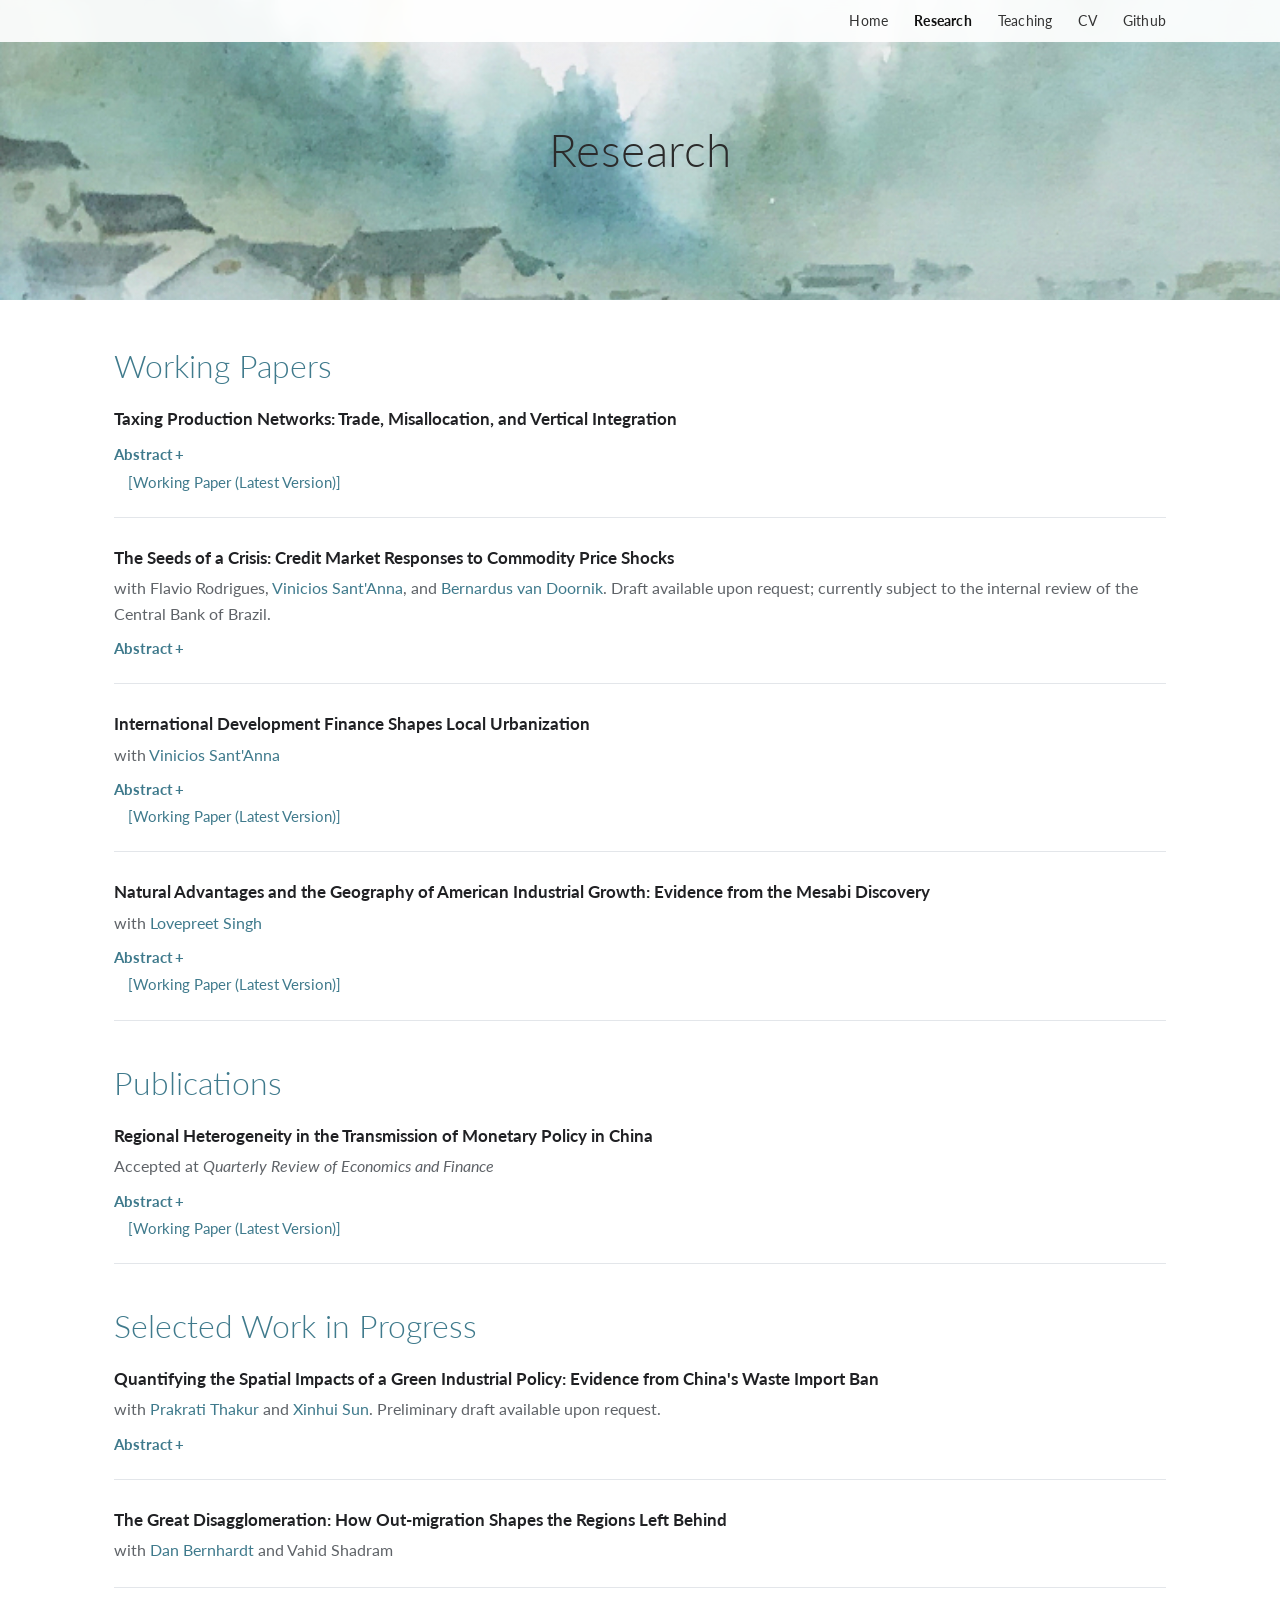
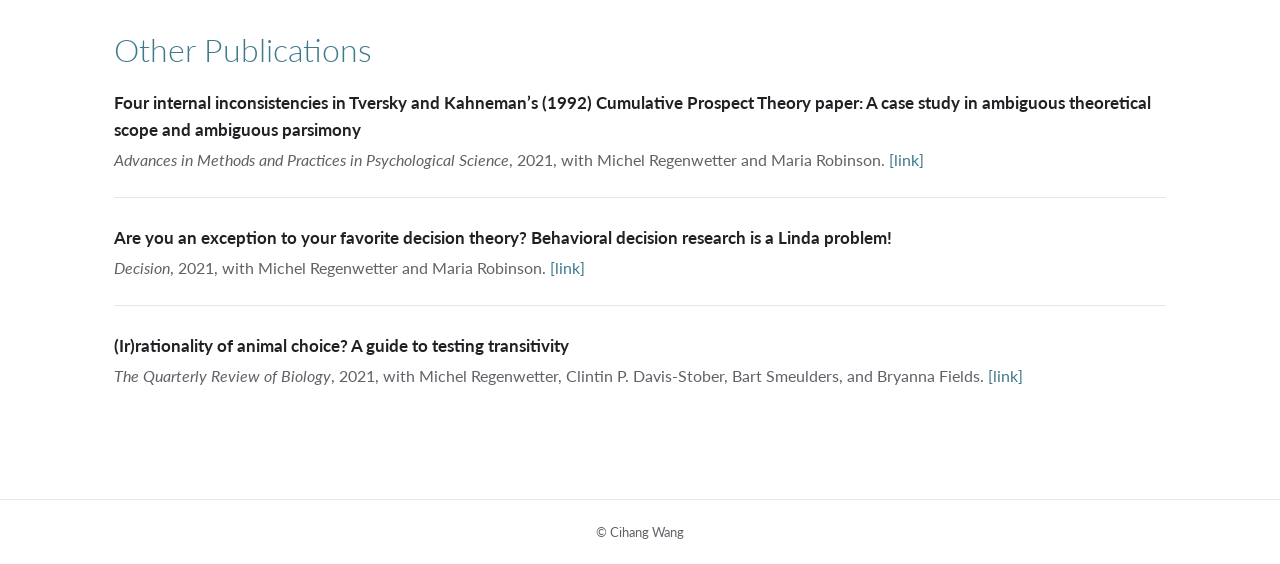
==== commit c59510b3: "Add Xinhui Sun as coauthor on green industrial policy paper Co-Authored-By: Claude Haiku 5.5 <norepl" ====
--- a/research.html
+++ b/research.html
@@ -74,7 +74,7 @@
 
 <div class="paper">
   <p class="title">Quantifying the Spatial Impacts of a Green Industrial Policy: Evidence from China's Waste Import Ban</p>
-  <p class="meta">with <a href="https://www.pthakur.com/home" target="_blank" rel="noopener">Prakrati Thakur</a>. Preliminary draft available upon request.</p>
+  <p class="meta">with <a href="https://www.pthakur.com/home" target="_blank" rel="noopener">Prakrati Thakur</a> and <a href="https://xinhuis.github.io/" target="_blank" rel="noopener">Xinhui Sun</a>. Preliminary draft available upon request.</p>
   <details><summary>Abstract</summary>
     <div class="abstract">How do green industrial policies reshape the balance between environmental protection and industrial competitiveness in developing economies? We study the spatial effects of a green industrial policy in a major developing economy—China—by examining China's national ban on waste imports implemented in 2013 ("Operation Green Fence") and expanded in 2017 ("National Sword"). Leveraging granular data from Chinese customs, firm-level and satellite sources, we estimate a Difference-in-Difference design that exploits the 2013 "green fence" waste trade ban and variations in prefecture-level exposure to waste trade. Firms more exposed to waste inputs experienced a 5–10 percent decline in total factor productivity and higher input costs immediately after the policy, consistent with short-run supply-chain disruptions. At the same time, these firms tripled their applications for waste-management patents and reduced pollution emissions by about 20–25 percent, indicating induced innovation and environmental benefits. Aggregating to the province level, we find that regions with greater initial exposure to waste imports experienced measurable short-run GDP declines. Motivated by the complete regime change in 2017 and to assess long-run consequences, we build a quantitative spatial general-equilibrium model with input–output linkages and pollution-productivity feedback. The model implies that the ban caused a modest welfare loss of 0.03 percent through input reallocation alone but a welfare gain of 2.37 percent once cleaner production and productivity improvements are incorporated. The findings highlight how green industrial policy can disrupt production networks in the short run yet yield long-run welfare gains through environmental quality and productivity channels.</div>
   </details>
